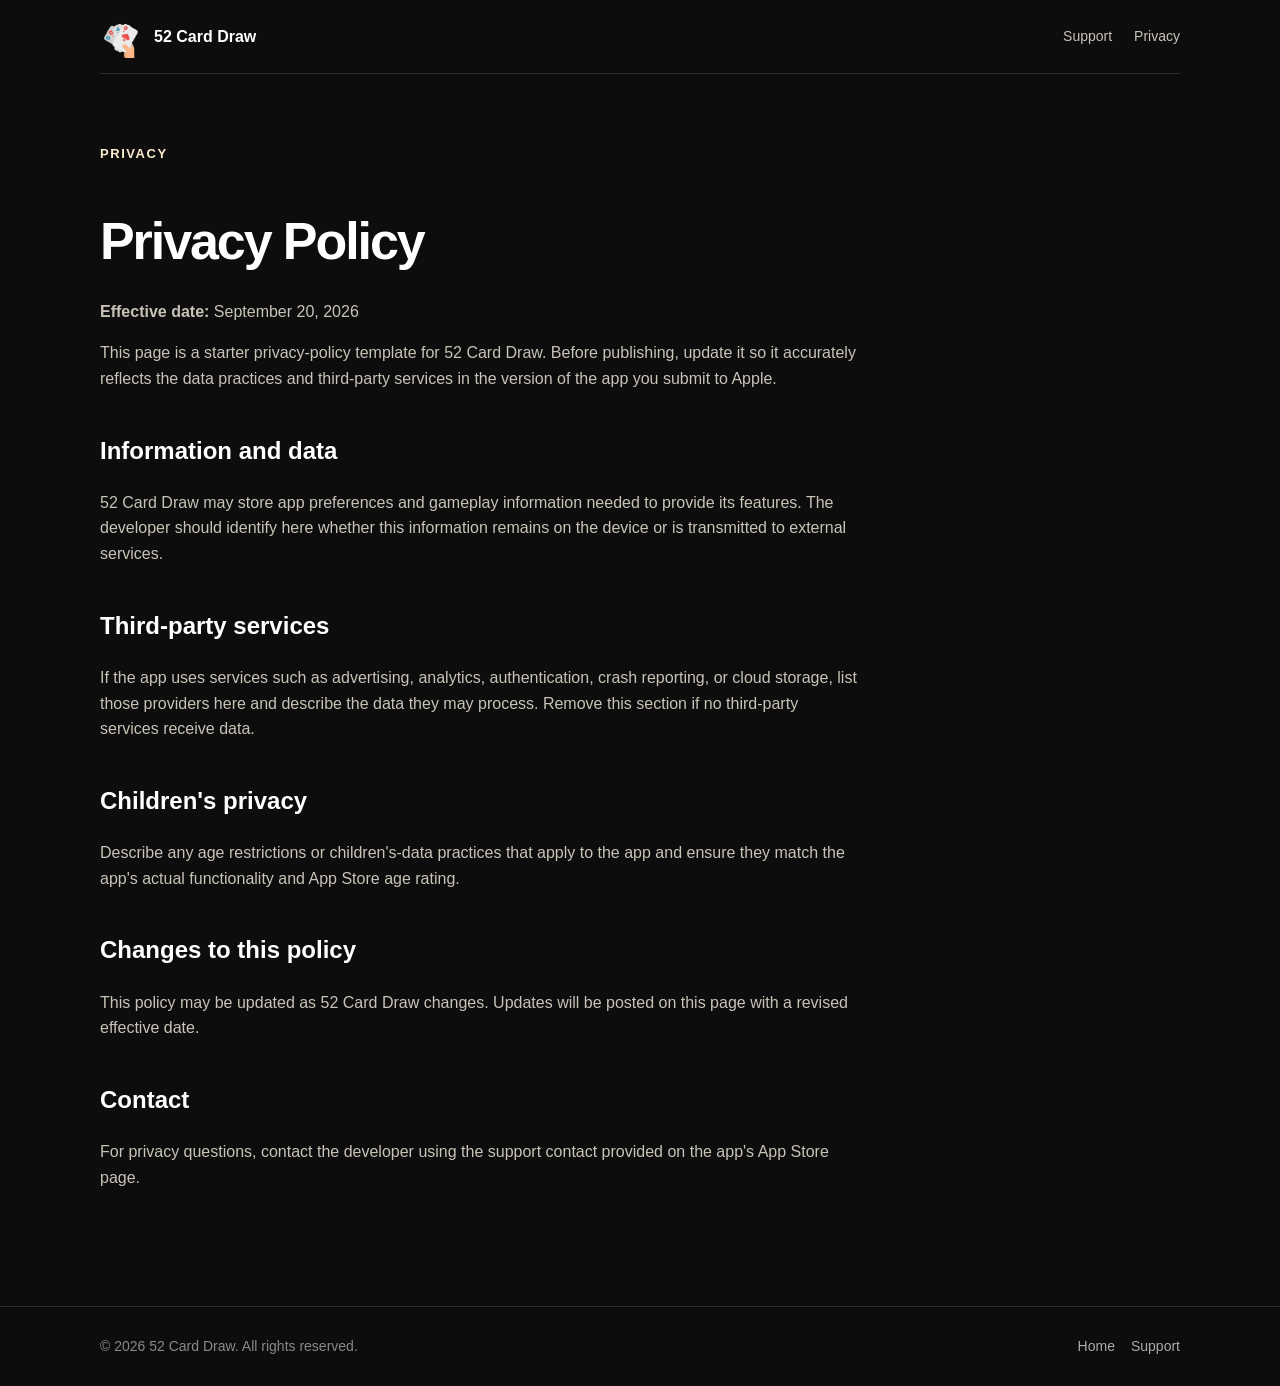
==== privacy.html @ 277e7c4e "Initialization" ====
<!doctype html><html lang="en"><head><meta charset="utf-8"><meta name="viewport" content="width=device-width,initial-scale=1"><title>Privacy Policy | 52 Card Draw</title><link rel="stylesheet" href="styles.css"><link rel="icon" href="app-icon.png"></head><body><div class="wrap"><nav><a class="brand" href="index.html"><img src="app-icon.png" alt="52 Card Draw icon"><span>52 Card Draw</span></a><div class="links"><a href="support.html">Support</a><a href="privacy.html">Privacy</a></div></nav><main class="page"><div class="eyebrow">Privacy</div><h1>Privacy Policy</h1><p><strong>Effective date:</strong> September 20, 2026</p><p>This page is a starter privacy-policy template for 52 Card Draw. Before publishing, update it so it accurately reflects the data practices and third-party services in the version of the app you submit to Apple.</p><h2>Information and data</h2><p>52 Card Draw may store app preferences and gameplay information needed to provide its features. The developer should identify here whether this information remains on the device or is transmitted to external services.</p><h2>Third-party services</h2><p>If the app uses services such as advertising, analytics, authentication, crash reporting, or cloud storage, list those providers here and describe the data they may process. Remove this section if no third-party services receive data.</p><h2>Children's privacy</h2><p>Describe any age restrictions or children's-data practices that apply to the app and ensure they match the app's actual functionality and App Store age rating.</p><h2>Changes to this policy</h2><p>This policy may be updated as 52 Card Draw changes. Updates will be posted on this page with a revised effective date.</p><h2>Contact</h2><p>For privacy questions, contact the developer using the support contact provided on the app's App Store page.</p></main></div><footer><div class="wrap footer-row"><span>© 2026 52 Card Draw. All rights reserved.</span><span><a href="index.html">Home</a><a href="support.html">Support</a></span></div></footer></body></html>
---- styles.css ----
:root{--bg:#0d0d0d;--panel:#171717;--cream:#FBEDCF;--muted:#c9c3b8;--line:#2c2c2c;--red:#ef4747;--blue:#43a7d2}*{box-sizing:border-box}html{scroll-behavior:smooth}body{margin:0;font-family:-apple-system,BlinkMacSystemFont,"Segoe UI",sans-serif;background:var(--bg);color:#fff;line-height:1.6}a{color:inherit}.wrap{width:min(1080px,90%);margin:auto}nav{height:74px;display:flex;align-items:center;justify-content:space-between;border-bottom:1px solid var(--line)}.brand{display:flex;align-items:center;gap:12px;text-decoration:none;font-weight:800}.brand img{width:42px;height:42px;object-fit:contain}.links{display:flex;gap:22px}.links a{color:var(--muted);text-decoration:none;font-size:14px}.links a:hover{color:#fff}.hero{min-height:72vh;display:grid;grid-template-columns:1.1fr .9fr;align-items:center;gap:50px;padding:70px 0}.eyebrow{color:var(--cream);font-weight:700;letter-spacing:.12em;text-transform:uppercase;font-size:13px}.hero h1{font-size:clamp(48px,7vw,84px);line-height:.98;margin:12px 0 22px;letter-spacing:-.055em}.hero p{font-size:19px;color:var(--muted);max-width:600px}.icon-wrap{display:flex;justify-content:center}.icon-card{width:min(410px,80vw);aspect-ratio:1;border-radius:34px;background:var(--cream);display:grid;place-items:center;box-shadow:0 30px 80px #0008}.icon-card img{width:88%;height:88%;object-fit:contain}.buttons{display:flex;gap:12px;margin-top:30px;flex-wrap:wrap}.button{display:inline-block;padding:13px 19px;border-radius:12px;text-decoration:none;font-weight:700;background:var(--cream);color:#111}.button.secondary{background:transparent;color:#fff;border:1px solid #444}.section{padding:80px 0}.section h2{font-size:38px;letter-spacing:-.03em;margin:0 0 14px}.section-lead{color:var(--muted);max-width:650px;margin-bottom:34px}.grid{display:grid;grid-template-columns:repeat(3,1fr);gap:16px}.card{background:var(--panel);border:1px solid var(--line);border-radius:20px;padding:26px}.card .symbol{font-size:30px}.card h3{margin:12px 0 7px}.card p{margin:0;color:var(--muted)}.page{padding:70px 0 100px;max-width:760px}.page h1{font-size:52px;letter-spacing:-.04em;margin-bottom:10px}.page h2{margin-top:40px}.page p,.page li{color:var(--muted)}.faq{border-top:1px solid var(--line);padding:20px 0}.faq h3{margin:0 0 5px}.faq p{margin:0}footer{border-top:1px solid var(--line);padding:28px 0;color:#888;font-size:14px}.footer-row{display:flex;justify-content:space-between;gap:20px;flex-wrap:wrap}.footer-row a{color:#aaa;text-decoration:none;margin-left:16px}@media(max-width:760px){.hero{grid-template-columns:1fr;text-align:center;padding:55px 0}.hero p{margin-left:auto;margin-right:auto}.buttons{justify-content:center}.icon-wrap{order:-1}.icon-card{width:230px;border-radius:26px}.grid{grid-template-columns:1fr}.links{gap:12px}.links a{font-size:13px}.page h1{font-size:42px}}
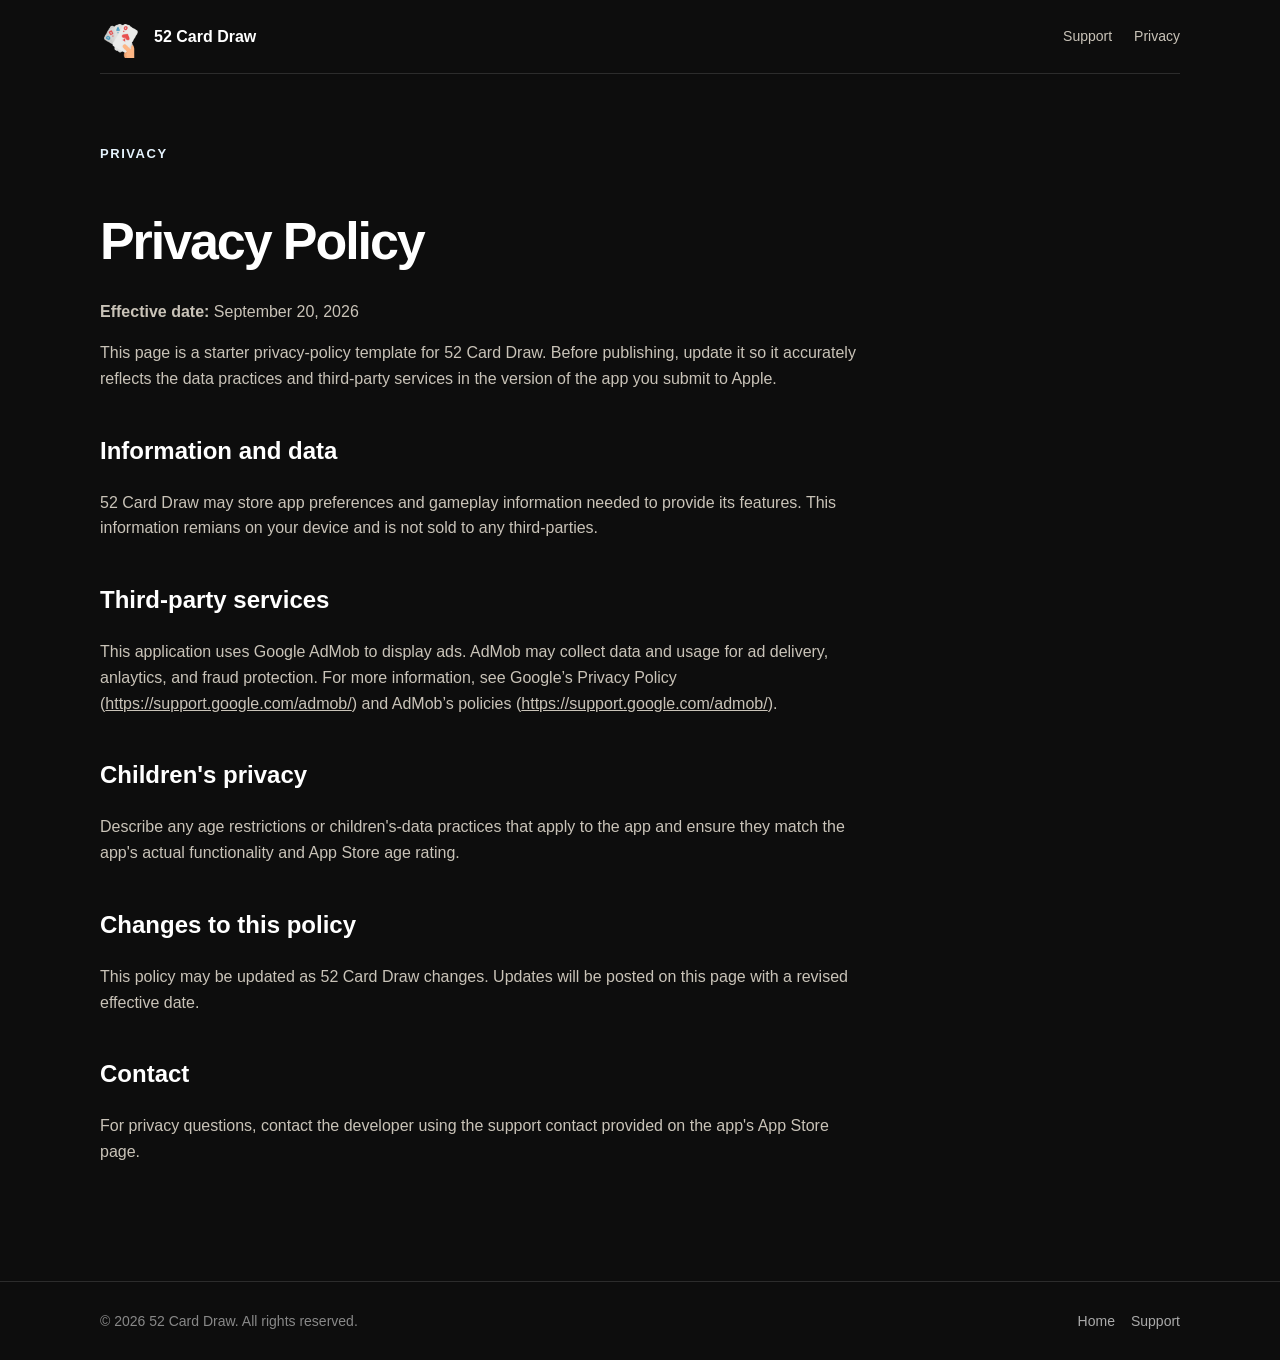
==== commit e8b544d9: "Updates" ====
--- a/privacy.html
+++ b/privacy.html
@@ -1 +1,52 @@
-<!doctype html><html lang="en"><head><meta charset="utf-8"><meta name="viewport" content="width=device-width,initial-scale=1"><title>Privacy Policy | 52 Card Draw</title><link rel="stylesheet" href="styles.css"><link rel="icon" href="app-icon.png"></head><body><div class="wrap"><nav><a class="brand" href="index.html"><img src="app-icon.png" alt="52 Card Draw icon"><span>52 Card Draw</span></a><div class="links"><a href="support.html">Support</a><a href="privacy.html">Privacy</a></div></nav><main class="page"><div class="eyebrow">Privacy</div><h1>Privacy Policy</h1><p><strong>Effective date:</strong> September 20, 2026</p><p>This page is a starter privacy-policy template for 52 Card Draw. Before publishing, update it so it accurately reflects the data practices and third-party services in the version of the app you submit to Apple.</p><h2>Information and data</h2><p>52 Card Draw may store app preferences and gameplay information needed to provide its features. The developer should identify here whether this information remains on the device or is transmitted to external services.</p><h2>Third-party services</h2><p>If the app uses services such as advertising, analytics, authentication, crash reporting, or cloud storage, list those providers here and describe the data they may process. Remove this section if no third-party services receive data.</p><h2>Children's privacy</h2><p>Describe any age restrictions or children's-data practices that apply to the app and ensure they match the app's actual functionality and App Store age rating.</p><h2>Changes to this policy</h2><p>This policy may be updated as 52 Card Draw changes. Updates will be posted on this page with a revised effective date.</p><h2>Contact</h2><p>For privacy questions, contact the developer using the support contact provided on the app's App Store page.</p></main></div><footer><div class="wrap footer-row"><span>© 2026 52 Card Draw. All rights reserved.</span><span><a href="index.html">Home</a><a href="support.html">Support</a></span></div></footer></body></html>
+<!doctype html>
+<html lang="en">
+
+<head>
+    <meta charset="utf-8">
+    <meta name="viewport" content="width=device-width,initial-scale=1">
+    <title>Privacy Policy | 52 Card Draw</title>
+    <link rel="stylesheet" href="styles.css">
+    <link rel="icon" href="app-icon.png">
+</head>
+
+<body>
+    <div class="wrap">
+        <nav><a class="brand" href="index.html"><img src="app-icon.png" alt="52 Card Draw icon"><span>52 Card
+                    Draw</span></a>
+            <div class="links"><a href="support.html">Support</a><a href="privacy.html">Privacy</a></div>
+        </nav>
+        <main class="page">
+            <div class="eyebrow">Privacy</div>
+            <h1>Privacy Policy</h1>
+            <p><strong>Effective date:</strong> September 20, 2026</p>
+            <p>This page is a starter privacy-policy template for 52 Card Draw. Before publishing, update it so it
+                accurately reflects the data practices and third-party services in the version of the app you submit to
+                Apple.</p>
+            <h2>Information and data</h2>
+            <p>52 Card Draw may store app preferences and gameplay information needed to provide its features. This information
+                remians on your device and is not sold to any third-parties.
+            </p>
+            <h2>Third-party services</h2>
+            <p>This application uses Google AdMob to display ads.  AdMob may collect data and usage
+                for ad delivery, anlaytics, and fraud protection. For more information, see Google’s Privacy Policy 
+                (<a href="https://policies.google.com/privacy" target="_blank">https://support.google.com/admob/</a>)
+                 and AdMob’s policies (<a href="https://policies.google.com/privacy" target="_blank">https://support.google.com/admob/</a>).
+            </p>
+            <h2>Children's privacy</h2>
+            <p>Describe any age restrictions or children's-data practices that apply to the app and ensure they match
+                the app's actual functionality and App Store age rating.</p>
+            <h2>Changes to this policy</h2>
+            <p>This policy may be updated as 52 Card Draw changes. Updates will be posted on this page with a revised
+                effective date.</p>
+            <h2>Contact</h2>
+            <p>For privacy questions, contact the developer using the support contact provided on the app's App Store
+                page.</p>
+        </main>
+    </div>
+    <footer>
+        <div class="wrap footer-row"><span>© 2026 52 Card Draw. All rights reserved.</span><span><a
+                    href="index.html">Home</a><a href="support.html">Support</a></span></div>
+    </footer>
+</body>
+
+</html>
--- a/styles.css
+++ b/styles.css
@@ -1 +1,286 @@
-:root{--bg:#0d0d0d;--panel:#171717;--cream:#FBEDCF;--muted:#c9c3b8;--line:#2c2c2c;--red:#ef4747;--blue:#43a7d2}*{box-sizing:border-box}html{scroll-behavior:smooth}body{margin:0;font-family:-apple-system,BlinkMacSystemFont,"Segoe UI",sans-serif;background:var(--bg);color:#fff;line-height:1.6}a{color:inherit}.wrap{width:min(1080px,90%);margin:auto}nav{height:74px;display:flex;align-items:center;justify-content:space-between;border-bottom:1px solid var(--line)}.brand{display:flex;align-items:center;gap:12px;text-decoration:none;font-weight:800}.brand img{width:42px;height:42px;object-fit:contain}.links{display:flex;gap:22px}.links a{color:var(--muted);text-decoration:none;font-size:14px}.links a:hover{color:#fff}.hero{min-height:72vh;display:grid;grid-template-columns:1.1fr .9fr;align-items:center;gap:50px;padding:70px 0}.eyebrow{color:var(--cream);font-weight:700;letter-spacing:.12em;text-transform:uppercase;font-size:13px}.hero h1{font-size:clamp(48px,7vw,84px);line-height:.98;margin:12px 0 22px;letter-spacing:-.055em}.hero p{font-size:19px;color:var(--muted);max-width:600px}.icon-wrap{display:flex;justify-content:center}.icon-card{width:min(410px,80vw);aspect-ratio:1;border-radius:34px;background:var(--cream);display:grid;place-items:center;box-shadow:0 30px 80px #0008}.icon-card img{width:88%;height:88%;object-fit:contain}.buttons{display:flex;gap:12px;margin-top:30px;flex-wrap:wrap}.button{display:inline-block;padding:13px 19px;border-radius:12px;text-decoration:none;font-weight:700;background:var(--cream);color:#111}.button.secondary{background:transparent;color:#fff;border:1px solid #444}.section{padding:80px 0}.section h2{font-size:38px;letter-spacing:-.03em;margin:0 0 14px}.section-lead{color:var(--muted);max-width:650px;margin-bottom:34px}.grid{display:grid;grid-template-columns:repeat(3,1fr);gap:16px}.card{background:var(--panel);border:1px solid var(--line);border-radius:20px;padding:26px}.card .symbol{font-size:30px}.card h3{margin:12px 0 7px}.card p{margin:0;color:var(--muted)}.page{padding:70px 0 100px;max-width:760px}.page h1{font-size:52px;letter-spacing:-.04em;margin-bottom:10px}.page h2{margin-top:40px}.page p,.page li{color:var(--muted)}.faq{border-top:1px solid var(--line);padding:20px 0}.faq h3{margin:0 0 5px}.faq p{margin:0}footer{border-top:1px solid var(--line);padding:28px 0;color:#888;font-size:14px}.footer-row{display:flex;justify-content:space-between;gap:20px;flex-wrap:wrap}.footer-row a{color:#aaa;text-decoration:none;margin-left:16px}@media(max-width:760px){.hero{grid-template-columns:1fr;text-align:center;padding:55px 0}.hero p{margin-left:auto;margin-right:auto}.buttons{justify-content:center}.icon-wrap{order:-1}.icon-card{width:230px;border-radius:26px}.grid{grid-template-columns:1fr}.links{gap:12px}.links a{font-size:13px}.page h1{font-size:42px}}
+:root {
+    --bg: #0d0d0d;
+    --panel: #171717;
+    --cream: #FBEDCF;
+    --muted: #c9c3b8;
+    --line: #2c2c2c;
+    --red: #ef4747;
+    --blue: #43a7d2;
+    --lightblue: #E5F3FD;
+}
+
+* {
+    box-sizing: border-box
+}
+
+html {
+    scroll-behavior: smooth
+}
+
+body {
+    margin: 0;
+    font-family: -apple-system, BlinkMacSystemFont, "Segoe UI", sans-serif;
+    background: var(--bg);
+    color: #fff;
+    line-height: 1.6
+}
+
+a {
+    color: inherit
+}
+
+.wrap {
+    width: min(1080px, 90%);
+    margin: auto
+}
+
+nav {
+    height: 74px;
+    display: flex;
+    align-items: center;
+    justify-content: space-between;
+    border-bottom: 1px solid var(--line)
+}
+
+.brand {
+    display: flex;
+    align-items: center;
+    gap: 12px;
+    text-decoration: none;
+    font-weight: 800
+}
+
+.brand img {
+    width: 42px;
+    height: 42px;
+    object-fit: contain
+}
+
+.links {
+    display: flex;
+    gap: 22px
+}
+
+.links a {
+    color: var(--muted);
+    text-decoration: none;
+    font-size: 14px
+}
+
+.links a:hover {
+    color: #fff
+}
+
+.hero {
+    min-height: 72vh;
+    display: grid;
+    grid-template-columns: 1.1fr .9fr;
+    align-items: center;
+    gap: 50px;
+    padding: 70px 0
+}
+
+.eyebrow {
+    /*color: var(--cream);*/
+    color: var(--lightblue);
+    font-weight: 700;
+    letter-spacing: .12em;
+    text-transform: uppercase;
+    font-size: 13px
+}
+
+.hero h1 {
+    font-size: clamp(48px, 7vw, 84px);
+    line-height: .98;
+    margin: 12px 0 22px;
+    letter-spacing: -.055em
+}
+
+.hero p {
+    font-size: 19px;
+    color: var(--muted);
+    max-width: 600px
+}
+
+.icon-wrap {
+    display: flex;
+    justify-content: center
+}
+
+.icon-card {
+    width: min(410px, 80vw);
+    aspect-ratio: 1;
+    border-radius: 34px;
+    /*background: var(--cream);*/
+    background: var(--lightblue);
+    display: grid;
+    place-items: center;
+    box-shadow: 0 30px 80px #0008
+}
+
+.icon-card img {
+    width: 88%;
+    height: 88%;
+    object-fit: contain
+}
+
+.buttons {
+    display: flex;
+    gap: 12px;
+    margin-top: 30px;
+    flex-wrap: wrap
+}
+
+.button {
+    display: inline-block;
+    padding: 13px 19px;
+    border-radius: 12px;
+    text-decoration: none;
+    font-weight: 700;
+    /*background: var(--cream);*/
+    background: var(--lightblue);
+    color: #111
+}
+
+.button.secondary {
+    background: transparent;
+    color: #fff;
+    border: 1px solid #444
+}
+
+.section {
+    padding: 80px 0
+}
+
+.section h2 {
+    font-size: 38px;
+    letter-spacing: -.03em;
+    margin: 0 0 14px
+}
+
+.section-lead {
+    color: var(--muted);
+    max-width: 650px;
+    margin-bottom: 34px
+}
+
+.grid {
+    display: grid;
+    grid-template-columns: repeat(3, 1fr);
+    gap: 16px
+}
+
+.card {
+    background: var(--panel);
+    border: 1px solid var(--line);
+    border-radius: 20px;
+    padding: 26px
+}
+
+.card .symbol {
+    font-size: 30px
+}
+
+.card h3 {
+    margin: 12px 0 7px
+}
+
+.card p {
+    margin: 0;
+    color: var(--muted)
+}
+
+.page {
+    padding: 70px 0 100px;
+    max-width: 760px
+}
+
+.page h1 {
+    font-size: 52px;
+    letter-spacing: -.04em;
+    margin-bottom: 10px
+}
+
+.page h2 {
+    margin-top: 40px
+}
+
+.page p,
+.page li {
+    color: var(--muted)
+}
+
+.faq {
+    border-top: 1px solid var(--line);
+    padding: 20px 0
+}
+
+.faq h3 {
+    margin: 0 0 5px
+}
+
+.faq p {
+    margin: 0
+}
+
+footer {
+    border-top: 1px solid var(--line);
+    padding: 28px 0;
+    color: #888;
+    font-size: 14px
+}
+
+.footer-row {
+    display: flex;
+    justify-content: space-between;
+    gap: 20px;
+    flex-wrap: wrap
+}
+
+.footer-row a {
+    color: #aaa;
+    text-decoration: none;
+    margin-left: 16px
+}
+
+@media(max-width:760px) {
+    .hero {
+        grid-template-columns: 1fr;
+        text-align: center;
+        padding: 55px 0
+    }
+
+    .hero p {
+        margin-left: auto;
+        margin-right: auto
+    }
+
+    .buttons {
+        justify-content: center
+    }
+
+    .icon-wrap {
+        order: -1
+    }
+
+    .icon-card {
+        width: 230px;
+        border-radius: 26px
+    }
+
+    .grid {
+        grid-template-columns: 1fr
+    }
+
+    .links {
+        gap: 12px
+    }
+
+    .links a {
+        font-size: 13px
+    }
+
+    .page h1 {
+        font-size: 42px
+    }
+}
